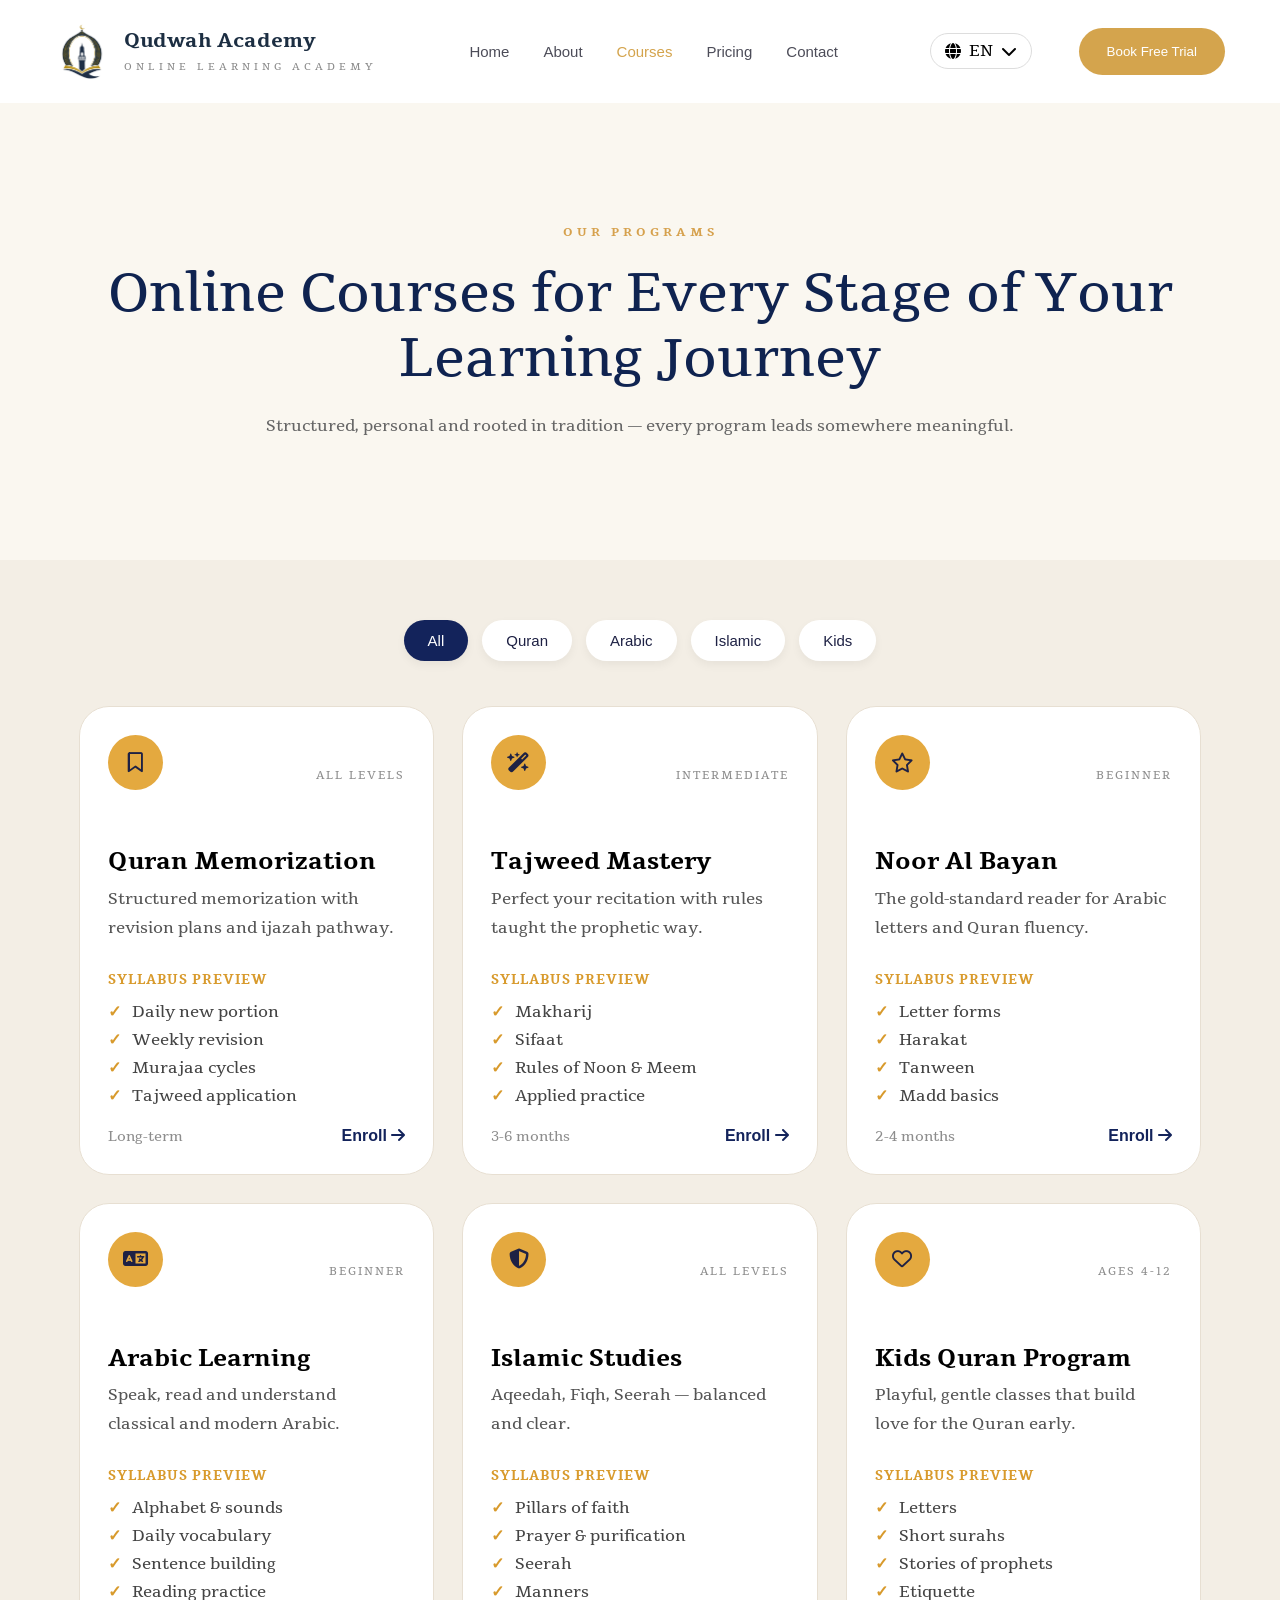
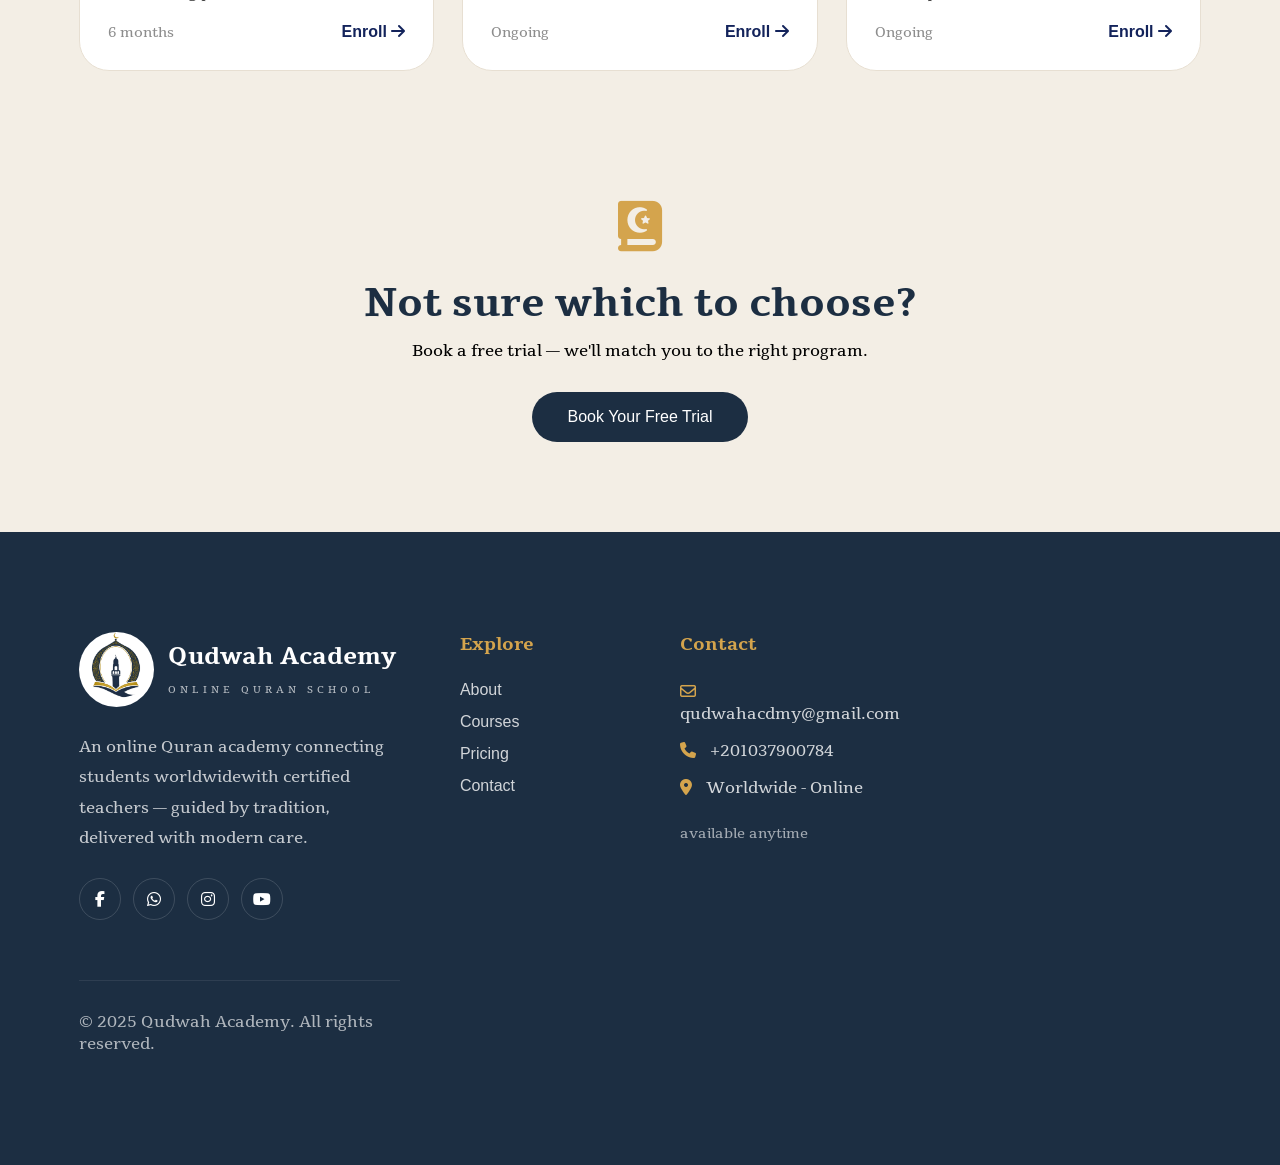
==== courses.html @ 98b88b9d "Add files via upload" ====
<!DOCTYPE html>
<html lang="en" dir="ltr">

<head>

    <meta charset="UTF-8" />
    <meta name="viewport" content="width=device-width, initial-scale=1.0" />
    <meta name="description" content="Qudwah Academy offers online Quran, Tajweed, Arabic and Islamic studies classes for kids and adults worldwide.">
    <meta name="keywords"content="Quran Academy, Online Quran Classes, Learn Quran Online, Quran for Kids, Tajweed Classes, Arabic Classes, Islamic Studies, Female Quran Teachers">
    

    <title>Quran Academy</title>

    <link rel="icon" type="image/png" href="imgs/logo q.png" >

    <link rel="stylesheet" href="https://cdnjs.cloudflare.com/ajax/libs/font-awesome/6.5.0/css/all.min.css">

    <!-- CSS -->
    <link rel="stylesheet" href="CSS/style.css">
    

   <link rel="preconnect" href="https://fonts.googleapis.com">
   <link rel="preconnect" href="https://fonts.gstatic.com" crossorigin>

   <link href="https://fonts.googleapis.com/css2?family=Tienne:wght@400;700;900&display=swap" rel="stylesheet">  


    <!-- Icons -->
    <link rel="stylesheet"
        href="https://cdnjs.cloudflare.com/ajax/libs/font-awesome/6.5.1/css/all.min.css" />

</head>
<body>
     
<div class="pattern"></div>

<!-- ================= NAVBAR ======================= -->

<header class="navbar" id="navbar">
            <div class="container nav-container">
        <!-- LOGO -->
        <div class="logo">
            <img src="imgs/logo q.png" alt="Logo">
            <div class="logo-text">
                <h3> Qudwah Academy</h3>
                <span>ONLINE LEARNING ACADEMY</span>
            </div>
        </div>
            <div class="overlay"></div>


        <div class="menu-icon" id="menuIcon">
        <span></span>
        <span></span>
        <span></span>
        </div>

        <!-- NAV LINKS -->

        <nav class="nav-links">
         <a href="index.html">Home</a>
         <a href="about.html">About</a>
         <a href="courses.html">Courses</a>
         <a href="pricing.html">Pricing</a>
         <!-- <a href="">Blog</a> -->
         <a href="contact.html">Contact</a>
        </nav>
        <div></div>


        <!-- lang -->
        <div class="lang-switcher" onclick="toggleLang()">
        <i class="fa-solid fa-globe"></i>
        <span id="langText">EN</span>
        <i class="fa-solid fa-chevron-down"></i>
        </div>

        <!-- BUTTON -->
        <a href="https://wa.me/201037900784" target="_blank"><button class="trial-btn">
            Book Free Trial
        </button></a>
    </div>
</header>


<!-- ================= courses PAGE ================= -->
 
<section class="about-page reveal">
       <div class="about-container">
          <div class="about-header reveal">
          <span>OUR PROGRAMS </span>
          <h1>Online Courses for Every Stage of Your Learning Journey </h1>
          <p> Structured, personal and rooted in tradition — every program leads somewhere meaningful. </p>
          </div>
       </div>
</section>
   
<!-- ================= courses PAGE ================= -->

<section class="courses-page">

    <div class="container">

        <div class="top-options">
            <button class="active filter-btn" data-filter="all">  All </button>
            <button class="filter-btn" data-filter="quran">  Quran </button>
            <button class="filter-btn" data-filter="arabic">  Arabic  </button>
            <button class="filter-btn" data-filter="islamic">  Islamic </button>
            <button class="filter-btn" data-filter="kids"> Kids </button>
        </div>

        <div class="courses-grid">

            <div class="course-card from-left left-show" data-category="quran">
                <div class="card-top">
                    <div class="icon"> <i class="fa-regular fa-bookmark"></i> </div>
                    <span>ALL LEVELS</span>
                </div>
                <h2>Quran Memorization</h2>
                <p>Structured memorization with revision plans and ijazah pathway. </p>
                <h4>SYLLABUS PREVIEW</h4>

                <ul>
                    <li>Daily new portion</li>
                    <li>Weekly revision</li>
                    <li>Murajaa cycles</li>
                    <li>Tajweed application</li>
                </ul>

                <div class="card-footer">

                    <span>Long-term</span>
                    <a href="https://wa.me/201037900784" target="_blank">  Enroll <i class="fa-solid fa-arrow-right"></i>
                    </a>

                </div>

            </div>

            <div class="course-card from-bottom bottom-show" data-category="quran">

                <div class="card-top">

                    <div class="icon">
                        <i class="fa-solid fa-wand-magic-sparkles"></i>
                    </div>

                    <span>INTERMEDIATE</span>

                </div>

                <h2>Tajweed Mastery</h2>

                <p>
                    Perfect your recitation with rules taught the prophetic way.
                </p>

                <h4>SYLLABUS PREVIEW</h4>

                <ul>
                    <li>Makharij</li>
                    <li>Sifaat</li>
                    <li>Rules of Noon & Meem</li>
                    <li>Applied practice</li>
                </ul>

                <div class="card-footer">

                    <span>3-6 months</span>

                    <a href="https://wa.me/201037900784" target="_blank">
                        Enroll
                        <i class="fa-solid fa-arrow-right"></i>
                    </a>

                </div>

            </div>

            <div class="course-card from-right right-show" data-category="quran">

                <div class="card-top">

                    <div class="icon">
                        <i class="fa-regular fa-star"></i>
                    </div>

                    <span>BEGINNER</span>

                </div>

                <h2>Noor Al Bayan</h2>
                <p> The gold-standard reader for Arabic letters and Quran fluency. </p>
                <h4>SYLLABUS PREVIEW</h4>

                <ul>
                    <li>Letter forms</li>
                    <li>Harakat</li>
                    <li>Tanween</li>
                    <li>Madd basics</li>
                </ul>

                <div class="card-footer">
                    <span>2-4 months</span>

                    <a href="https://wa.me/201037900784" target="_blank">Enroll
                        <i class="fa-solid fa-arrow-right"></i>
                    </a>

                </div>

            </div>

            <div class="course-card from-left left-show" data-category="arabic">

                <div class="card-top">

                    <div class="icon">
                        <i class="fa-solid fa-language"></i>
                    </div>

                    <span>BEGINNER</span>

                </div>

                <h2> Arabic Learning </h2>
                <p> Speak, read and understand classical and modern Arabic. </p>
                <h4>SYLLABUS PREVIEW</h4>
                <ul>
                    <li>Alphabet & sounds</li>
                    <li>Daily vocabulary</li>
                    <li>Sentence building</li>
                    <li>Reading practice</li>
                </ul>

                <div class="card-footer">
                    <span>6 months</span>
                    <a href="https://wa.me/201037900784" target="_blank"> Enroll
                        <i class="fa-solid fa-arrow-right"></i>
                    </a>
                </div>
            </div>

            <div class="course-card from-bottom bottom-show" data-category="islamic">

                <div class="card-top">

                    <div class="icon">
                        <i class="fa-solid fa-shield-halved"></i>
                    </div>
                    <span>ALL LEVELS</span>

                </div>

                <h2>Islamic Studies</h2>
                <p>Aqeedah, Fiqh, Seerah — balanced and clear.</p>
                <h4>SYLLABUS PREVIEW</h4>
                <ul>
                    <li>Pillars of faith</li>
                    <li>Prayer & purification</li>
                    <li>Seerah</li>
                    <li>Manners</li>
                </ul>

                <div class="card-footer">
                    <span>Ongoing</span>
                    <a href="https://wa.me/201037900784" target="_blank"> Enroll
                        <i class="fa-solid fa-arrow-right"></i>
                    </a>
                </div>
            </div>

            <div class="course-card from-right right-show" data-category="kids">

                <div class="card-top">

                    <div class="icon">
                        <i class="fa-regular fa-heart"></i>
                    </div>
                    <span>AGES 4-12</span>
                </div>

                <h2>Kids Quran Program</h2>
                <p>  Playful, gentle classes that build love for the Quran early. </p>
                <h4>SYLLABUS PREVIEW</h4>

                <ul>
                    <li>Letters</li>
                    <li>Short surahs</li>
                    <li>Stories of prophets</li>
                    <li>Etiquette</li>
                </ul>

                <div class="card-footer">
                    <span>Ongoing</span>
                    <a href="https://wa.me/201037900784" target="_blank"> Enroll <i class="fa-solid fa-arrow-right"></i>
                    </a>
                </div>
            </div>
        </div>
    </div>

</section>



<!-- ================= MINI CTA ================= -->

   <section class="mini-cta">
  <div class="container">
      <i class="fa-solid fa-book-quran"></i>
      <h2> Not sure which to choose? </h2>
      <p> Book a free trial — we'll match you to the right program. </p>
      <a href="https://wa.me/201037900784" class="mini-btn" target="_blank"> Book Your Free Trial </a>
  </div>

   </section>


<!-- ================= Footer ================ -->

<footer class="footer">
  <div class="container">
    <div class="footer-wrapper">
      <!-- LEFT -->
      <div class="footer-about">
        <div class="footer-logo">
          <img src="imgs/logo q.png" alt="logo">
          <div>
            <h3>Qudwah Academy</h3>
            <span>ONLINE QURAN SCHOOL</span>
          </div>
        </div>

        <p> An online Quran academy connecting students worldwidewith certified teachers — guided by tradition, delivered with modern care.</p>

        <div class="socials">
          <a href="https://www.facebook.com/share/1WLW6BA2EK/" target="_blank">
            <i class="fa-brands fa-facebook-f"></i>
          </a>
          <a href="https://wa.me/201037900784" target="_blank">
            <i class="fa-brands fa-whatsapp"></i>
          </a>
          <a href="">
            <i class="fa-brands fa-instagram" target="_blank"></i>
          </a>
          <a href="#">
            <i class="fa-brands fa-youtube" target="_blank"></i>
          </a>
        </div>

      </div>

      <!-- LINKS -->

      <div class="footer-links">

        <h4>Explore</h4>
        <a href="about.html">About</a>
        <a href="courses.html">Courses</a>
        <a href="pricing.html">Pricing</a>
        <a href="contact.html">Contact</a>

      </div>

      <!-- CONTACT -->

      <div class="footer-contact">

        <h4>Contact</h4>
        <p> <i class="fa-regular fa-envelope"></i> qudwahacdmy@gmail.com </p>
        <p> <i class="fa-solid fa-phone"></i> +201037900784 </p>
        <p> <i class="fa-solid fa-location-dot"></i> Worldwide - Online </p>
        <span> available anytime </span>

      </div>
      <div></div>

    <!-- BOTTOM -->
    <div class="footer-bottom">
       <p>© 2025 Qudwah Academy. All rights reserved.</p>
    </div>

  </div>

</footer>

    <!-- JS -->
    <script src="index.JS"></script>

</body>
</html>
---- CSS/style.css ----
*{
    margin:0;
    padding:0;
    box-sizing:border-box;
}

html{
    scroll-behavior:smooth;
}

ul{
    list-style:none;
}

a{
    text-decoration:none;

}

body{
    background:var(--bg);
    overflow-x:hidden;
    position:relative;
    direction:inherit;
    text-align:start;
}

/* ================= LANG SYSTEM ================= */

body.en{
    direction:ltr;
    font-family:"Tienne",serif;
}

body.ar{
    direction:rtl;
    font-family:"Cairo",sans-serif;
}

body.en h1,body.en h2,body.en h3{
    font-family:"Tienne",serif;
}

body.ar h1,body.ar h2,body.ar h3, a, button{
    font-family:"Cairo",sans-serif;
}

/* ================= ROOT ================= */

:root{
    --primary:#1c2e42;
    --gold:#d4a44d;
    --bg:#f3eee5;
    --text:#30303d;
    --white:#fff;
}

/* ================= PATTERN ================= */

.pattern{
    position:fixed;
    inset:0;
    background-image:url("https://www.transparenttextures.com/patterns/arabesque.png");
    opacity:.25;
    z-index:-1;
}

/* ================= CONTAINER ================= */

.container{
width:90%;
max-width:1200px;
margin:auto;
padding-left:15px;
padding-right:15px;
}

.nav-container{
display:flex;
align-items:center;
justify-content:space-between;
width:100%;
}

/* ================= NAVBAR ================= */

.navbar{
    position:fixed;
    top:0;
    left:0;
    width:100%;
    padding:24px 3%;
    display:flex;
    align-items:center;
    justify-content:space-between;
    z-index:999;
    transition:.4s ease;
    background:#fff;
}

.navbar.scrolled{
    top:20px;
    left:50%;
    transform:translateX(-50%);
    width:94%;
    border-radius:60px;
    background:rgba(255,255,255,.45);
    backdrop-filter:blur(20px);
    box-shadow:0 10px 40px rgba(0,0,0,.08);
}

/*  LOGO  */

.logo{
    display:flex;
    align-items:center;
    gap:14px;
}

.logo img{
    width:55px;
}

.logo-text h3{
    font-size:20px;
    color:var(--primary);
}

.logo-text span{
    font-size:10px;
    letter-spacing:4px;
    color:#888;
}

/*  NAV LINKS  */

.nav-links{
    display:flex;
    gap:34px;
}

.nav-links a.active{
    color:var(--gold);
}

.nav-links a{
    color:#4c4c58;
    font-size:15px;
    font-weight:500;
    position:relative;
    transition:.3s;
}

.nav-links a.active{
    color:var(--gold);
}

.nav-links a:hover{
    color:var(--primary);
}

.nav-links a::after{
    content:"";
    position:absolute;
    left:0;
    bottom:-6px;
    width:0;
    height:2px;
    background:var(--gold);
    transition:.3s;
}

.nav-links a:hover::after{
    width:100%;
}

/* ================= MENU ================= */

.menu-icon{
    width: 52px;
    align-items: center;
    justify-content: center;
    cursor: pointer;
    position: relative;
    display:none;
}

.menu-icon span{
    position:absolute;
    width:24px;
    height:2.5px;
    background:var(--primary);
    border-radius:20px;
    transition:.4s ease;
}

.menu-icon span:nth-child(1){
    transform:translateY(-7px);
}

.menu-icon span:nth-child(3){
    transform:translateY(7px);
}

.menu-icon.active span:nth-child(1){
    transform:rotate(45deg);
}

.menu-icon.active span:nth-child(2){
    opacity:0;
}

.menu-icon.active span:nth-child(3){
    transform:rotate(-45deg);
}

/* ================= LANG ================= */

.lang-switcher{
    display:flex;
    align-items:center;
    gap:8px;
    padding:6px 14px;
    border:1px solid #ddd;
    border-radius:50px;
    cursor:pointer;
    transition:.3s;
}

.lang-switcher:hover{
    background:#f5f5f5;
}

/*  BUTTON  */

.trial-btn{
    border:none;
    background:var(--gold);
    color:#fff;
    padding:16px 28px;
    border-radius:40px;
    cursor:pointer;
    transition:.4s;
}

.trial-btn:hover{
    transform:translateY(-4px);
}

/* ================= NAVBAR RESPONSIVE ================= */

@media(max-width:992px){

.navbar{
    padding:18px 5%;
}

.logo img{
    width:48px;
}

.logo-text h3{
    font-size:16px;
}

.logo-text span{
    font-size:8px;
    letter-spacing:2px;
}

.menu-icon{
    display:flex;
    order: 4;
}

.trial-btn{
    display:none;
}

.nav-links{
    position: fixed;
    top: 90px;
    right: -100%;
    background: #fff;
    height: 100vh;  
    display: flex;
    flex-direction: column;
    align-items: center;
    gap: 25px;
    padding: 30px 40px;
    width: max-content;  
    min-width: 220px;
    border-radius: 20px;
    box-shadow: 0 10px 30px rgba(0,0,0,0.1);
    transition: 0.4s ease;
    z-index: 1001;
}

.nav-links.active {
    right: 0;
    opacity:1;
    visibility:visible;
}

.overlay{
    position: fixed;
    top: 0;
    left: 0;
    width: 100%;
    height: 100vh;
    background: rgba(0,0,0,0.6); 
    opacity: 0;
    visibility: hidden;
    transition: 0.3s ease;
    z-index: 998;
}

.overlay.active{
    opacity: 1;
    visibility: visible;
}

.nav-links a{
    color: var(--primary);
    font-size: 18px;
    font-weight: 500;
    position: relative;
    padding-bottom: 6px;
}

body.ar .nav-links{
    right:auto;
    left:-100%;
}

body.ar .nav-links.active{
    left:0;
}

}
/*  MOBILE  */

@media(max-width:576px){

.navbar{
    padding:14px 0px;
}

.logo{
    gap:10px;
}

.logo img{
    width:42px;
}

.logo-text h3{
    font-size:14px;
}

.logo-text span{
    font-size:7px;
    letter-spacing:1px;
    display: none;
}

.menu-icon{
    width:46px;
    height:46px;
}

.nav-links a{
    font-size:20px;
}

.lang-switcher{
    padding:5px 10px;
    font-size:12px;
}

.nav-links.active{
    right:0;
    opacity:1;
    visibility:visible;
}

}

/* ================= HERO ================= */

.hero{
    /* min-height:100vh; */
    display:flex;
    align-items:center;
    justify-content:space-between;
    gap:70px;
    padding-top:140px;
}

.hero-left{
    flex:1;
}

.badges{
    display:inline-flex;
    align-items:center;
    gap:10px;
    background:#fff;
    padding:12px 18px;
    border-radius:40px;
    margin-bottom:30px;
    color:#777;
}

.hero-left h1{
    font-size:55px;
    line-height:.95;
    color:var(--primary);
    margin-bottom:28px;
    font-weight: 500;
}

body.ar .hero-left h1 {
    font-size:50px;
    line-height:1.3;
}

.hero-left h1 span{
    color:var(--gold);
}

.hero-left p{
    font-size:18px;
    line-height:1.9;
    color:#6f6f79;
    max-width:620px;
    margin-bottom:36px;
}


/*  BUTTONS  */

.hero-buttons{
    display:flex;
    gap:20px;
    margin-bottom:45px;
}

.primary-btn{
    border:none;
    background:var(--gold);
    color:#fff;
    padding:18px 30px;
    border-radius:50px;
    display:flex;
    align-items:center;
    gap:12px;
    cursor:pointer;
    transition:.4s;
}

.primary-btn:hover,
.secondary-btn:hover{
    transform:translateY(-5px);
}

.primary-btn a {
   color: white;
}

.secondary-btn{
    border:none;
    background:#fff;
    padding:18px 30px;
    border-radius:50px;
    cursor:pointer;
    transition: .3s;
}

/*  IMAGE  */

.hero-right{
    flex:1;
    position:relative;
}

.hero-image img{
    width:100%;
    height:550px;
    object-fit:cover;
    border-radius:42px;
}

/*  CARDS  */

.floating-card{
    position:absolute;
    background:rgba(255,255,255,.85);
    backdrop-filter:blur(15px);
    border-radius:28px;
    padding:16px 18px;
    display:flex;
    gap:14px;
    box-shadow:0 15px 40px rgba(0,0,0,.08);
}

.top-card{
    top:30px;
    left:-40px;
}

.icon-box{
    width:50px;
    height:50px;
    border-radius:16px;
    background:#f7f1e4;
    display:flex;
    align-items:center;
    justify-content:center;
    color:var(--gold);
}

/* ================= HERO RESPONSIVE ================= */

@media(max-width:992px){

.hero{
    flex-direction:column;
    text-align:center;
    gap:40px;
    padding-top:120px;
}

.hero-left{
    display:flex;
    flex-direction:column;
    align-items:center;
}

.hero-left h1{
    font-size:52px;
    line-height:1.2;
}

body.ar .hero-left h1{
    font-size:44px;
}

.hero-left p{
    font-size:16px;
    max-width:100%;
}

.hero-buttons{
    width:100%;
    flex-direction:column;
}

.primary-btn,
.secondary-btn{
    width:100%;
    justify-content:center;
}

.hero-image img{
    height:500px;
}

.top-card{
    left:0;
}

.stats-card{
    width:95%;
    padding:18px;
    bottom:-30px;
}

}

@media(max-width:576px){

.hero-left h1{
    font-size:40px;
}

.badges{
   display: none;
}

body.ar .hero-left h1{
    font-size:34px;
}

.hero-image img{
    height:420px;
    border-radius:28px;
}

.stats-card{
    /* flex-direction:column; */
    gap:16px;
    text-align:center;
    padding: 0px 0px;
}

.floating-card{
    transform:scale(.85);
}

}

/* ================= STATS ================= */

.stats-card{
    position:absolute;
    left:50%;
    bottom:-40px;
    transform:translateX(-50%);
    width:80%;
    background:rgba(255,255,255,.82);
    backdrop-filter:blur(20px);
    border-radius:40px;
    padding:28px;
    display:flex;
    justify-content:space-around;
}

.stats-card h3{
    color:var(--primary);
}

.stats-card span{
    color:#888;
    font-size:13px;
}

/*  STATS SECTION  */

.stats{
    width:90%;
    margin:120px auto 80px;
    background:rgba(255,255,255,.7);
    backdrop-filter:blur(20px);
    border-radius:40px;
    padding:42px;
    display:grid;
    grid-template-columns:repeat(4,1fr);
    gap:30px;

}

.stat-box{
    display:flex;
    align-items:center;
    gap:18px;
}

.stat-box i{
    width:60px;
    height:60px;
    border-radius:50%;
    background:#f3f3f3;
    display:flex;
    align-items:center;
    justify-content:center;
    color:var(--primary);
}

.stat-box h3{
    font-size:30px;
    color:var(--primary);
}

.stat-box span{
    color:#888;
}

/*  ANIMATION  */

@keyframes float{
    0%{transform:translateY(0)}
    50%{transform:translateY(-12px)}
    100%{transform:translateY(0)}
}

/* ============ STATS RESPONSIVE ========= */

@media(max-width:992px){

.stats{
    grid-template-columns:1fr 1fr;
    padding:28px;
}

}

@media(max-width:576px){

.stats{
    display: none;
}

.stat-box{
    flex-direction:column;
    text-align:center;
}

}

/* ================= About ================= */

.about{
    display:flex;
    align-items:center;
    justify-content:space-between;
    gap:60px;
    margin:120px auto;
}

/* LEFT SIDE */
.about-left{
    flex:1;
}

.about-image{
    position:relative;
}

.about-image img{
    width:100%;
    height:600px;
    object-fit:cover;
    border-radius:30px;
}

/* floating card */
.about-card{
    position:absolute;
    bottom:20px;
    left:20px;
    background: rgba(255, 255, 255, .15);
    backdrop-filter: blur(7px);
    padding:16px;
    border-radius:20px;
    max-width:260px;
    box-shadow:0 10px 30px rgba(0,0,0,.1);
}

.about-card h4{
    font-size:14px;
    color:var(--primary);
    margin-bottom:8px;
}

.about-card p{
    font-size:12px;
    color:black;
}

/* RIGHT SIDE */
.about-right{
    flex:1;
}

.subtitle{
    font-size:12px;
    letter-spacing:3px;
    color:var(--gold);
}

.about-right h2{
    font-size: 42px;
    color: var(--primary);
    margin: 4px 0px 16px;
    line-height: 1.2;
}

.description{
    color:#666;
    line-height:1.8;
    margin-bottom:30px;
}

/* cards */
.cards{
    display:flex;
    gap:20px;
    margin-bottom:25px;
}

.info-card{
    flex:1;
    background:#fff;
    padding:20px;
    border-radius:20px;
    box-shadow:0 10px 25px rgba(0,0,0,.05);
}

.info-card h4{
    color:var(--primary);
    margin-bottom:8px;
}

.info-card p{
    font-size:14px;
    color:#777;
}

/* link */
.learn-more{
    color:var(--gold);
    font-weight:500;
    transition: .3s;
}

.learn-more:hover {
  color: var(--primary);
}

/* RESPONSIVE */
@media(max-width:992px){
    .about{
        flex-direction:column;
        text-align:center;
    }

    .about-right h2{
        font-size: 27px;
    }    

    .about-left {
        display: none ;
    }

    .cards{
        flex-direction:column;
    }

    .about-image img{
        height:450px;
    }
}

/* ==================== WHY CHOOSE US ================== */

.bg {
  background: #eceae4;
}
.why-us{
    padding:120px 0;
    position:relative;
    overflow:hidden;
}

/*  BACKGROUND PATTERN  */


/*  TITLE  */

.section-title{

    text-align:center;
    margin-bottom:70px;

}

.section-title span{

    color:var(--gold);
    font-size:12px;
    letter-spacing:4px;
    font-weight:600;

}

.section-title h2{

    font-family:'Tienne',serif;
    font-size: 38px;
    line-height:1.2;
    color:var(--primary);
    max-width:720px;
    margin:20px auto 0;

}

/* ================= GRID ================= */

.why-grid{
    display:grid;
    grid-template-columns:repeat(3,1fr);
    gap:26px;
}

/* ================= CARD ================= */

.why-card{
    background:rgba(255,255,255,.7);
    backdrop-filter:blur(15px);
    -webkit-backdrop-filter:blur(15px);
    border-radius: 18px;
    padding:35px;
    transition:.5s ease;
    border:1px solid rgba(255,255,255,.3);
    box-shadow:0 10px 30px rgba(0,0,0,.04);
    position:relative;
    overflow:hidden;
    opacity:0;
    transform:translateY(80px);
}

/* ACTIVE */

.why-card.active{
    opacity:1;
    transform:translateY(0);
}

/* HOVER */

.why-card:hover{
    transform:translateY(-10px);
    box-shadow:0 20px 50px rgba(0,0,0,.08);
}

/* GOLD LIGHT */

.why-card::after{
    content:"";
    position:absolute;
    width:180px;
    height:180px;
    background:rgba(212,164,77,.08);
    border-radius:50%;
    top:-80px;
    right:-80px;
}

/*  ICON */

.icon{
    width:52px;
    height:52px;
    border-radius:50%;
    background:var(--gold);
    display:flex;
    align-items:center;
    justify-content:center;
    color:var(--primary);
    margin-bottom:24px;
    font-size:18px;
    transition:.4s ease;
}

/* ICON ANIMATION */

.why-card:hover .icon{
    transform:rotate(10deg) scale(1.08);
}

/*  TEXT  */

.why-card h3{
    font-family:'Tienne',serif;
    color:var(--primary);
    font-size:28px;
    margin-bottom:14px;
}

.why-card p{
    color:#6d6d78;
    line-height:1.8;
    font-size:15px;
}

/*  TABLET  */

@media(max-width:992px){

    .why-us{
        padding:100px 0;
    }

    .section-title{
        margin-bottom:55px;
    }

    .section-title h2{
        font-size:44px;
    }

    .why-grid{
        grid-template-columns:repeat(2,1fr);
        gap:22px;
    }

    .why-card{
        padding:30px;
    }

    .why-card h3{
        font-size:24px;
    }

}

/* MOBILE */

@media(max-width:768px){

    .why-us{
        padding:80px 0;
    }

    .section-title{
        margin-bottom:40px;
    }

    .section-title span{
        font-size:11px;
        letter-spacing:3px;
    }

    .section-title h2{
        font-size:34px;
        line-height:1.3;
    }

    .why-grid{
        grid-template-columns:1fr;
        gap:18px;
    }

    .why-card{
        padding:26px;
        border-radius:28px;
    }

    .why-card h3{
        font-size:22px;
    }

    .why-card p{
        font-size:14px;
    }

}

/*  SMALL MOBILE  */

@media(max-width:500px){

    .section-title h2{
        font-size:28px;
    }

    .why-card{
        padding:22px;
    }

    .icon{
        width:46px;
        height:46px;
        font-size:16px;
    }

}


/* ================= COURSES SHOWCASE ================= */

.courses-showcase-section{
    padding:120px 0;
    /* background:#f5f2eb; */
}

.courses-showcase-layout{
    display:grid;
    grid-template-columns:360px 1fr;
    gap:40px;
    align-items:start;
}

.courses-showcase-left{
    display:flex;
    flex-direction:column;
}

.courses-showcase-subtitle{
    color:var(--gold);
    font-size:12px;
    font-weight:600;
    letter-spacing:4px;
    margin-bottom:14px;
}

.courses-showcase-title{
    font-family:'Tienne',serif;
    font-size:44px;
    line-height:1.15;
    color:var(--primary);
    margin-bottom:18px;
}

.courses-showcase-description{
    color:#666675;
    font-size:16px;
    line-height:1.9;
    margin-bottom:32px;
}

.courses-showcase-image{
    width:100%;
    height: 392px;
    overflow:hidden;
    border-radius:8px;
}

.courses-showcase-image img{
    width:100%;
    height:100%;
    object-fit:cover;
    display:block;
    transition:.6s ease;
}

.courses-showcase-image:hover img{
    transform:scale(1.05);
}

.courses-showcase-right{
    display:flex;
    flex-direction:column;
}

.courses-showcase-cards{
    display:grid;
    grid-template-columns:repeat(2,1fr);
    gap:24px;
}

.showcase-course-card{
    background:#fff;
    border:1px solid rgba(214,205,190,.45);
    border-radius:8px;
    padding:32px;
    min-height:280px;
    display:flex;
    flex-direction:column;
    transition:.4s ease;
}

.showcase-course-card:hover{
    transform:translateY(-8px);
    box-shadow:0 20px 40px rgba(0,0,0,.05);
}

.showcase-course-icon{
    width:58px;
    height:58px;
    border-radius:50%;
    background:#f3eee5;
    display:flex;
    align-items:center;
    justify-content:center;
    margin-bottom:22px;
}

.showcase-course-icon i{
    color:var(--primary);
    font-size:20px;
}

.showcase-course-card h3{
    font-family:'Tienne',serif;
    color:var(--primary);
    font-size:30px;
    line-height:1.2;
    margin-bottom:14px;
}

.showcase-course-card p{
    flex:1;
    color:#666675;
    line-height:1.8;
    font-size:15px;
    padding-bottom:20px;
    border-bottom:1px solid rgba(214,205,190,.45);
}

.showcase-card-footer{
    padding-top:20px;
}

.showcase-card-footer a{
    display:inline-flex;
    align-items:center;
    gap:10px;
    text-decoration:none;
    color:var(--primary);
    font-weight:500;
    transition:.3s ease;
}

.showcase-card-footer a:hover{
    gap:16px;
}

.courses-showcase-all-link{
    margin-top:28px;
    margin-left:auto;
    display:flex;
    align-items:center;
    gap:10px;
    text-decoration:none;
    color:var(--gold);
    font-weight:600;
    transition:.3s ease;
}

body.ar .courses-showcase-all-link {
    display: inline-flex;
    align-items: center;
    gap: 8px;
    margin-right: auto; 
    margin-left: 0;
}

.courses-showcase-all-link:hover, body.ar .courses-showcase-all-link:hover {
    gap:16px;
}

/*  TABLET  */

@media(max-width:992px){

    .courses-showcase-layout{
        grid-template-columns:1fr;
    }

    .courses-showcase-title{
        font-size:44px;
    }

}

/*  MOBILE  */

@media(max-width:768px){

    .courses-showcase-section{
        padding:90px 0;
    }

    .courses-showcase-cards{
        grid-template-columns:1fr;
    }

    .courses-showcase-title{
        font-size:36px;
    }

    .courses-showcase-image{
        height:300px;
    }

}


/* ================= Faq toggle ================= */

.padding{
  width:90%;
  max-width:900px;
  margin:auto;
}

.faq-section{
  padding:120px 0;
}

/* TITLE */

.faq-title{
  text-align:center;
  margin-bottom: 28px;
}

.faq-title span{
  color:var(--gold);
  letter-spacing:4px;
  font-size:12px;
  font-weight:600;
}

.faq-title h2{
  margin-top:18px;
  font-size:40px;
  line-height:1.1;
  font-family:"Cormorant Garamond",serif;
  color:var(--primary);
  font-weight:600;
}

body.ar .faq-title h2{
    font-size:36px;
}

/* FAQ */

.faq-wrapper{
  display:flex;
  flex-direction:column;
  gap:18px;
}

.faq-item{
  background:white;
  border:1px solid #ebe3d6;
  border-radius:60px;
  overflow:hidden;
  transition:.4s ease;
  cursor:pointer;
}

.faq-item.open{
  border-radius:35px;
  box-shadow:0 10px 30px rgba(0,0,0,.05);
}

/* QUESTION */

.faq-question{
  padding:28px 35px;
  display:flex;
  align-items:center;
  justify-content:space-between;
}

.faq-question h3{
  color:var(--primary);
  font-size:22px;
  font-family:"Cormorant Garamond",serif;
  font-weight:500;
}

.faq-question i{
  color:var(--gold);
  font-size:15px;
  transition:.4s;
}

/* ANSWER */

.faq-answer{
  max-height:0;
  overflow:hidden;
  transition:
  max-height .5s ease,
  padding .4s ease;
}

.faq-answer p{
  padding:0 35px 30px;
}

/* ACTIVE */

.faq-item.open .faq-answer{
  max-height:200px;
}

.faq-item.open i{
  transform:rotate(90deg);
}

/* ANIMATION */

.reveal{
  opacity:0;
  transform:translateY(80px);
  transition:
  opacity 1s ease,
  transform 1s ease;
}

.reveal.active{
  opacity:1;
  transform:translateY(0);
}

/* DELAYS */

.delay-1{
  transition-delay:.2s;
}

.delay-2{
  transition-delay:.4s;
}

.delay-3{
  transition-delay:.6s;
}

.delay-4{
  transition-delay:.8s;
}

/* RESPONSIVE */

@media(max-width:768px){

  .faq-title h2{
    font-size:42px;
  }

  .faq-question{
    padding:24px;
  }

  .faq-question h3{
    font-size:20px;
    width:85%;
  }

  .faq-answer p{
    padding:0 24px 24px;
  }

  .faq-item{
    border-radius:35px;
  }
}

@media(max-width:480px){

  .faq-title h2{
    font-size:28px;
  }

  .faq-question h3{
    font-size: 18px;
  }

  .faq-question{
    padding:22px 20px;
  }

  .faq-answer p{
    font-size:14px;
  }
}

/* ================= CTA SECTION ================= */

.cta-section{
  padding:120px 0 80px;
}

.cta-box{
  position:relative;
  overflow:hidden;
  padding:60px 40px;
  border-radius: 20px 120px 40px 120px;
  text-align:center;
  background:linear-gradient( 135deg, var(--primary) 0%,#2f455f 45%,#4a6a8a 100%);
  isolation:isolate;
}

/* ISLAMIC PATTERN */

.cta-box::before{

  content:"";
  position:absolute;
  inset:0;
  background-image:url("../images/pattern.png");
  background-size:220px;
  background-repeat:repeat;
  opacity:.08;
  z-index:-1;
  animation:patternMove 30s linear infinite;
}
 

/* ARABIC */

.cta-arabic{
  color:var(--gold);
  font-size:28px;
  display:block;
  margin-bottom:20px;
  font-family:"Cormorant Garamond",serif;
  animation:fadeDown 1.2s ease;
}

/* TITLE */

.cta-box h2{

  color:white;
  font-size:55px;
  line-height:1.1;
  font-weight: 200;
  font-family:"Cormorant Garamond",serif;
  margin-bottom:20px;
  animation:titleFloat 4s ease-in-out infinite;
}

/* TEXT */

.cta-box p{

  color:rgba(255,255,255,.8);
  max-width:700px;
  margin:auto;
  line-height:1.8;
  margin-bottom:35px;
  animation:fadeUp 1.4s ease;
}

/* BUTTON */

.cta-btn{
  position:relative;
  overflow:hidden;
  display:inline-flex;
  align-items:center;
  gap:10px;
  text-decoration:none;
  background:linear-gradient(135deg,#d9a441,#f0c36a);
  color: white;
  padding:16px 34px;
  border-radius:40px;
  font-weight:700;
  transition:.4s ease;
  animation:fadeUp 1.6s ease;
}

/* BUTTON SHINE */

.cta-btn::before{
  content:"";
  position:absolute;
  top:0;
  left:-100%;
  width:100%;
  height:100%;
  background:linear-gradient( 120deg, transparent,rgba(255,255,255,.5), transparent);
  transition:.7s;
}

.cta-btn:hover::before{
  left:100%;
}

.cta-btn:hover{
  transform:translateY(-5px) scale(1.03);
  box-shadow:0 12px 30px rgba(0,0,0,.25);
}

/* ================= ANIMATIONS ================= */

/* PATTERN MOVE */

@keyframes patternMove{

  0%{
    background-position:0 0;
  }

  100%{
    background-position:300px 300px;
  }
}

/* GLOW */

@keyframes glowMove{

  0%{
    transform:
    translate(0,0)
    scale(1);
  }

  100%{
    transform:
    translate(-40px,40px)
    scale(1.15);
  }
}

/* TITLE FLOAT */

@keyframes titleFloat{

  0%{
    transform:translateY(0);
  }

  50%{
    transform:translateY(-8px);
  }

  100%{
    transform:translateY(0);
  }
}

/* FADE DOWN */

@keyframes fadeDown{

  from{
    opacity:0;
    transform:translateY(-40px);
  }

  to{
    opacity:1;
    transform:translateY(0);
  }
}

/* FADE UP */

@keyframes fadeUp{

  from{
    opacity:0;
    transform:translateY(40px);
  }

  to{
    opacity:1;
    transform:translateY(0);
  }
}

/* ================= RESPONSIVE ================= */

@media(max-width:768px){

  .cta-box{
    padding:70px 25px;
  }

  .cta-box h2{
    font-size:46px;
  }

  .cta-arabic{
    font-size:22px;
  }
}

@media(max-width:480px){

  .cta-box h2{
    font-size:36px;
  }

  .cta-btn{
    width:100%;
    justify-content:center;
  }
}


/* ================= FOOTER ================= */

.footer{
  background:var(--primary);
  padding:100px 0 40px;
  color:white;
}

.footer-wrapper{
  display:grid;
  grid-template-columns:2fr 1fr 1.2fr 1.5fr;
  gap:60px;
  margin-bottom:70px;
}

/* ABOUT */

.footer-logo{
  display:flex;
  align-items:center;
  gap:14px;
  margin-bottom:25px;
}

.footer-logo img{
    width: 75px;
    height: 75px;
    object-fit: contain;
    background: white;
    border-radius: 51px;
    padding: -4px;
    padding-bottom: 9px;
}

.footer-logo h3{
  font-size:24px;
  margin-bottom:5px;
}

.footer-logo span{
  font-size:10px;
  letter-spacing:4px;
  color:rgba(255,255,255,.7);
}

.footer-about p{
  color:rgba(255,255,255,.75);
  line-height:1.9;
  margin-bottom:25px;
  max-width:320px;
}

/* SOCIALS */

.socials{
  display:flex;
  gap:12px;
}

.socials a{
  width:42px;
  height:42px;
  border:1px solid rgba(255,255,255,.15);
  border-radius:50%;
  display:flex;
  align-items:center;
  justify-content:center;
  color:white;
  text-decoration:none;
  transition:.4s ease;
}

.socials a:hover{
  background:var(--gold);
  color:var(--primary);
  transform:translateY(-4px);
}

/* LINKS */

.footer-links,.footer-contact,.footer-newsletter{
  display:flex;
  flex-direction:column;
}

.footer-links h4,.footer-contact h4,.footer-newsletter h4{
  margin-bottom:25px;
  color:var(--gold);
  font-size:18px;
}

.footer-links a{
  color:rgba(255,255,255,.8);
  text-decoration:none;
  margin-bottom:14px;
  transition:.3s;
}

.footer-links a:hover{
  color:var(--gold);
  transform:translateX(5px);
}

/* CONTACT */

.footer-contact p{
  margin-bottom:15px;
  color:rgba(255,255,255,.8);
}

.footer-contact i{
  color:var(--gold);
  margin-right:10px;
}

.footer-contact span{
  margin-top:10px;
  color:rgba(255,255,255,.6);
  font-size:14px;
}

/* NEWSLETTER */

.footer-newsletter p{
  color:rgba(255,255,255,.75);
  line-height:1.7;
  margin-bottom:20px;
}

.footer-newsletter form{
  position:relative;
}

.footer-newsletter input{
  width:100%;
  height:55px;
  border:none;
  outline:none;
  border-radius:40px;
  padding:0 60px 0 20px;
  background:transparent;
  border:1px solid rgba(255,255,255,.15);
  color:white;
}

.footer-newsletter input::placeholder{
  color:rgba(255,255,255,.5);
}

.footer-newsletter button{
  position:absolute;
  right:6px;
  top:6px;
  width:43px;
  height:43px;
  border:none;
  border-radius:50%;
  background:#d9a441;
  color:var(--primary);
  cursor:pointer;
  transition:.3s;
}

.footer-newsletter button:hover{
  transform:scale(1.08);
}

/* BOTTOM */

.footer-bottom{
  border-top:1px solid rgba(255,255,255,.08);
  padding-top:30px;
  display:flex;
  align-items:center;
  justify-content:space-between;
  gap:20px;
}

.footer-bottom p{
  color:rgba(255,255,255,.65);
}

/* RESPONSIVE */

@media(max-width:992px){

  .footer-wrapper{
    grid-template-columns:1fr 1fr;
  }
}

@media(max-width:768px){

  .footer{
    padding:80px 0 35px;
  }

  .footer-wrapper{
    grid-template-columns:1fr;
    gap:50px;
  }

  .footer-bottom{
    flex-direction:column;
    text-align:center;
  }
}



/* Animations */
.reveal,.reveal-delay {
    opacity: 0;
    transform: translateY(80px);
    transition: all 0.9s ease;
}

.reveal.active,.reveal-delay.active {
    opacity: 1;
    transform: translateY(0);
}

.reveal-delay.active {
    transition-delay: 0.3s;
}



/* =======================  About Page Main Wrapper ======================= */
.about-page{
    background:#faf7f0;
    padding:120px 0px;
    overflow:hidden;
}
.about-container{
    width:min(1100px,90%);
    margin:auto;
    padding-top : 100px ;
    text-align:center;
}
.about-header span{
    font-size:12px;
    letter-spacing:4px;
    color:#d6a14d;
    font-weight:700;
}
.about-header h1{
    font-size:54px;
    font-weight: 500;
    color:#0f2350;
    margin:20px 0;
    line-height:1.2;
}
body.ar .about-header h1{
      margin:0 0 20px 0;
      font-weight: 500;
      font-size: 30px;
}
.about-header p{
   max-width: 900px;
   margin:auto;
   color:#666;
   line-height:1.8;
}
.reveal{
   opacity:0;
   transform:translateY(60px);
   transition:1s ease;
}
.reveal.active{
  opacity:1;
  transform:translateY(0);
}
@media(max-width:992px){
  .about-header h1{
    font-size:48px;
  }
}
  @media(max-width:768px){
  .about-section{
    padding:90px 0;
  }
  .about-header h1{
    font-size:28px;
  }
  .about-header p{
    font-size:14px;
  }

  .about-page{
        padding:80px 0px;
  }

  }



/*  STORY SECTION  */

.story-section{
  padding:120px 0;
  background:#f7f5f1;
  overflow:hidden;
}

.story-section .container{
  display:grid;
  grid-template-columns:1fr 1fr;
  align-items:center;
  gap:80px;
}

/*  IMAGES  */

.story-images{
  position:relative;
  opacity:0;
  transform:translateX(-120px);
  transition:1.2s ease;
}

.story-images.active{
  opacity:1;
  transform:translateX(0);
}

/* MAIN IMAGE */

.main-img{
  position:relative;
  border-radius:35px;
  overflow:hidden;
}

.main-img img{
  width:100%;
  display:block;
  height:700px;
  object-fit:cover;
  transition:.6s ease;
}

.main-img:hover img{
  transform:scale(1.05);
}

/* SMALL IMAGE */

.small-img{
  position:absolute;
  bottom:-30px;
  right:-40px;
  width:220px;
  border-radius:25px;
  overflow:hidden;
  border:8px solid #f7f5f1;
  box-shadow:0 20px 40px rgba(0,0,0,.15);
  animation:floatSmall 4s ease-in-out infinite;
}

.small-img img{
  width:100%;
  display:block;
  height:260px;
  object-fit:cover;
}

/* GLOW */

.img-glow{
  position:absolute;
  width:350px;
  height:350px;
  background:radial-gradient(
    rgba(217,164,65,.35),
    transparent 70%
  );
  top:-60px;
  left:-60px;
  filter:blur(60px);
  z-index:-1;
  animation:glowMove 6s ease-in-out infinite alternate;
}

/*  CONTENT  */

.story-content{
  max-width:580px;
  opacity:0;
  transform:translateX(120px);
  transition:1.2s ease;
}

.story-content.active{
  opacity:1;
  transform:translateX(0);
}

.section-subtitle{
  color:#c78d35;
  font-size:13px;
  letter-spacing:4px;
  text-transform:uppercase;
  display:block;
  margin-bottom:20px;
}

.story-content h2{
  font-size: 32px;
  line-height: 1.2;
  color: #10245b;
  margin-bottom: 25px;
}

.line{
  width:120px;
  height:1px;
  background:#d9c8a7;
  margin-bottom:35px;
}

.story-content p{
  font-size:18px;
  line-height:1.9;
  color:#5f6780;
  margin-bottom:25px;
}

/* ================= ANIMATIONS ================= */

@keyframes floatImage{
  0%{
    transform:translateY(0) rotate(-2deg);
  }

  50%{
    transform:translateY(-12px) rotate(-2deg);
  }

  100%{
    transform:translateY(0) rotate(-2deg);
  }
}

@keyframes floatSmall{
  0%{
    transform:translateY(0);
  }

  50%{
    transform:translateY(10px);
  }

  100%{
    transform:translateY(0);
  }
}

@keyframes glowMove{
  0%{
    transform:scale(1);
  }

  100%{
    transform:scale(1.2);
  }
}

/* ================= RESPONSIVE ================= */

@media(max-width:992px){

  .story-section .container{
    grid-template-columns:1fr;
    gap:60px;
  }

  .story-content{
    max-width:100%;
  }

  .story-content h2{
    font-size:46px;
  }

  .main-img img{
    height:550px;
  }
}

@media(max-width:768px){

  .story-section{
    padding:90px 0;
  }

  .story-content h2{
    font-size:38px;
  }

  .story-content p{
    font-size:16px;
  }

  .small-img{
    width:160px;
    right:-10px;
    bottom:-20px;
  }

  .small-img img{
    height:190px;
  }
}

@media(max-width:480px){

  .main-img img{
    height:420px;
  }

  .story-content h2{
    font-size:32px;
  }

  .small-img{
    width:130px;
  }

  .small-img img{
    height:150px;
  }
}


/* ========== Shared ========== */
/* .container,*/ .steps{ 
  width:min(1200px,90%);
  margin:auto;
}

.reveal{
  opacity:0;
  transform:translateY(40px);
  animation:fadeUp .8s ease forwards;
}

.reveal:nth-child(2){
  animation-delay:.2s;
}

.reveal:nth-child(3){
  animation-delay:.4s;
}

.reveal:nth-child(4){
  animation-delay:.6s;
}

/* ========== Vision Mission ========== */
.vision-mission{
  padding:80px 0;
}

.vision-mission .container{
  display:grid;
  grid-template-columns:repeat(2,1fr);
  gap:30px;
}

.card{
  background:#fff;
  border:1px solid #ddd3c3;
  border-radius:30px;
  padding:35px;
  transition:.4s;
}

.card:hover{
  transform:translateY(-10px);
  box-shadow:0 15px 40px rgba(0,0,0,.08);
}

.icon{
  width:42px;
  height:42px;
  border-radius:50%;
  background:#d89d36;
  color:#111;
  display:flex;
  align-items:center;
  justify-content:center;
  margin-bottom:25px;
  font-size:18px;
}

.card h3{
  font-size:34px;
  margin-bottom:15px;
}

.card p{
  line-height:1.8;
  color:#444;
}

/* ========== Methodology ========== */
.methodology{
  padding:80px 0;
  text-align:center;
}

.sub-title{
  display:block;
  letter-spacing:4px;
  color:#c8953b;
  font-size:13px;
}

.title{
  font-size:55px;
  margin-bottom:60px;
}

.steps{
  display:grid;
  grid-template-columns:repeat(4,1fr);
  gap:20px;
}

.step{
  background:#fff;
  border:1px solid #ddd3c3;
  border-radius:30px;
  padding:30px 25px;
  text-align:left;
  transition:.4s;
}

.step:hover{
  transform:translateY(-10px);
  box-shadow:0 15px 35px rgba(0,0,0,.07);
}

.step span{
  display:block;
  color:#d89d36;
  font-size:38px;
  margin-bottom:20px;
}

.step h4{
  font-size:24px;
  margin-bottom:12px;
}

.step p{
  color:#444;
  line-height:1.7;
}

/* ========== Animation ========== */
@keyframes fadeUp{
  to{
    opacity:1;
    transform:translateY(0);
  }
}

/* ========== Responsive ========== */
@media (max-width:992px){

  .vision-mission .container,
  .steps{
    grid-template-columns:1fr 1fr;
  }

  .title{
    font-size:45px;
  }
}

@media (max-width:600px){

  .vision-mission .container,
  .steps{
    grid-template-columns:1fr;
  }

  .card,
  .step{
    border-radius:24px;
  }

  .card h3{
    font-size:28px;
  }

  .title{
    font-size:36px;
  }
}

/* ================= MINI CTA ================= */


.mini-cta .container{
  padding:70px 20px;
  text-align:center;
}

/* ICON */

.mini-cta i{
    margin: auto;
    margin-bottom: 25px;
    color: var(--gold);
    justify-content: center;
    font-size: 50px;
}

/* TITLE */

.mini-cta h2{
  color:var(--primary);
  font-size:40px;
  margin-bottom:10px;
}

body.ar .mini-cta h2{
    font-size:34px;
}

.mini-cta p {
    margin-bottom:30px;
}

/* BUTTON */

.mini-btn{
    display: inline-block;
    padding: 16px 36px;
    border-radius: 50px;
    background: var(--primary);
    color: white;
    text-decoration: none;
    transition: .3s;
    margin-bottom: 40px;
    margin-bottom: 20px;
}

.mini-btn:hover{
  background:var(--gold);
}

/* RESPONSIVE */

@media(max-width:768px){

  .mini-cta h2{
    font-size:38px;
  }
}

@media(max-width:480px){

  .mini-cta h2{
    font-size:30px;
    line-height:1.3;
  }

  .mini-btn{
    width:100%;
  }
}


/* =======================  courses pages  ======================= */
/* =======================  courses pages  ======================= */

.courses-page {
        padding:60px 0;
}

.top-options{
        display:flex;
        justify-content:center;
        align-items:center;
        gap:14px;
        margin-bottom:45px;
        flex-wrap:wrap;
}

.top-options button{
        border:none;
        padding:12px 24px;
        border-radius:40px;
        background:#ffffff;
        color:#1e2144;
        font-size:15px;
        cursor:pointer;
        transition:0.4s;
        box-shadow:0 4px 10px rgba(0,0,0,0.05);
}

.top-options button:hover{
        background:#13235b;
        color:#fff;
}

.top-options .active{
        background:#13235b;
        color:#fff;
}

.courses-grid{
        display:grid;
        grid-template-columns:repeat(3,1fr);
        gap:28px;
}

.course-card{
        background:#fff;
        border:1px solid #e7dfd2;
        border-radius:30px;
        padding:28px;
        transition:0.4s;
        position:relative;
        overflow:hidden;
        opacity:0;
}

.course-card:hover{
        transform:translateY(-10px);
        box-shadow:0 15px 30px rgba(0,0,0,0.08);
}

.card-top{
        display:flex;
        justify-content:space-between;
        align-items:center;
        margin-bottom:30px;
}

.icon{
        width:55px;
        height:55px;
        border-radius:50%;
        background:#e4a93f;
        display:flex;
        justify-content:center;
        align-items:center;
}

.icon i{
        color:#1e2144;
        font-size:20px;
}

.card-top span{
        font-size:11px;
        letter-spacing:2px;
        color:#8d8d8d;
}

.course-card h2{
        font-size:24px;
        margin-bottom: 6px;
        line-height:1.4;
}

.course-card p{
        color:#555;
        line-height:1.8;
        margin-bottom:28px;
}

.course-card h4{
        color:#d89a2c;
        font-size:13px;
        margin-bottom:12px;
        letter-spacing:1px;
}

.course-card ul{
        list-style:none;
        margin-bottom: 20px;
}

.course-card ul li{
        margin-bottom: 6px;
        position:relative;
        padding-left:24px;
        color:#444;
}

.course-card ul li::before{
        content:"✓";
        position:absolute;
        left:0;
        color:#d89a2c;
        font-weight:bold;
}

.card-footer{
        display:flex;
        justify-content:space-between;
        align-items:center;
}

.card-footer span{
        color:#8d8d8d;
        font-size:14px;
}

.card-footer a{
        text-decoration:none;
        color:#13235b;
        font-weight:600;
        transition:0.4s;
}

.card-footer a:hover{
        color:#d89a2c;
}

.left-show{
        animation:leftMove 1.2s ease forwards;
}

.right-show{
        animation:rightMove 1.2s ease forwards;
}

.bottom-show{
        animation:bottomMove 1.2s ease forwards;
}

@keyframes leftMove{

        from{
                opacity:0;
                transform:translateX(-120px);
        }

        to{
                opacity:1;
                transform:translateX(0);
        }
}

@keyframes rightMove{

        from{
                opacity:0;
                transform:translateX(120px);
        }

        to{
                opacity:1;
                transform:translateX(0);
        }
}

@keyframes bottomMove{

        from{
                opacity:0;
                transform:translateY(120px);
        }

        to{
                opacity:1;
                transform:translateY(0);
        }
}

@media(max-width:992px){

        .courses-grid{
                grid-template-columns:repeat(2,1fr);
        }
}

@media(max-width:768px){

        .courses-grid{
                grid-template-columns:1fr;
        }

        .course-card h2{
                font-size:24px;
        }

        .top-options{
                gap:10px;
        }

        .top-options button{
                width:120px;
        }
}

@media(max-width:500px){

        .container{
                width:94%;
        }

        .course-card{
                padding:22px;
        }

        .card-footer{
                flex-direction:column;
                align-items:flex-start;
                gap:14px;
        }
}


/* =======================  pricing pages  ======================= */
/* =======================  pricing pages  ======================= */  



.pricing-page{
    padding:90px 20px;
}

.pricing-grid{
    display:grid;
    grid-template-columns:repeat(4,1fr);
    gap:25px;
}

.pricing-card{
    position:relative;
    background:#fff;
    border:1px solid #e8dfd3;
    border-radius:8px;
    padding:35px 30px;
    transition:0.5s;
    opacity:0;
}

.pricing-card h3{
    color:var(--primary);
    font-size:28px;
    margin-bottom:6px;
}

.plan-text{
    color:#777;
    margin-bottom:22px;
    font-size: 14px;
}

.price{
    margin-bottom:20px;
}

.price span{
    font-size:45px;
    color:var(--primary);
}

body.ar .price span {
       font-size:35px; 
}

.price small{
    color:#888;
    font-size:16px;
}

.pricing-card ul{
    list-style:none;
    margin-bottom:35px;
}

.pricing-card ul li{
    margin-bottom: 8px;
    color: var(--primary);
    display: flex;
    align-items: center;
    gap: 12px;
    font-size: 14px;
}

body.ar .pricing-card ul li {
      margin-bottom:2px;
}

.pricing-card ul li i{
    color:var(--gold);
}

.pricing-card a{
    display:flex;
    align-items:center;
    justify-content:center;
    width:100%;
    height:46px;
    border-radius:50px;
    background:#f2eee8;
    text-decoration:none;
    color:var(--primary);
    font-weight:600;
    transition:0.4s;
}

.pricing-card a:hover{
    transform:translateY(-5px);
}

.featured{
    background:var(--primary);
    border:none;
}

.featured h3,
.featured .plan-text,
.featured .price span,
.featured .price small,
.featured ul li{
    color:#fff;
}

.featured a{
    background:#e0a53b;
    color:var(--white);
}

.badge{
    position:absolute;
    top:-15px;
    left:50%;
    transform:translateX(-50%);
    background:var(--gold);
    color:var(--primary);
    padding: 6px 14px;
    border-radius:50px;
    font-size:12px;
    text-transform:uppercase;
    letter-spacing:2px;
    font-weight:bold;
}

.from-left{
    transform:translateX(-120px);
}

.from-right{
    transform:translateX(120px);
}

.from-top{
    transform:translateY(-120px);
}

.pricing-card.active{
    opacity:1;
    transform:translate(0);
}

@media(max-width:1200px){

    .pricing-grid{
        grid-template-columns:repeat(2,1fr);
    }

}

@media(max-width:768px){

    .pricing-grid{
        grid-template-columns:1fr;
    }

    .price span{
        font-size: 36px;

    }

}


/* =======================  contact pages  ======================= */
/* =======================  contact pages  ======================= */  



.contact-page{
    padding:80px 0;
}

.contact-wrapper{
    display:grid;
    grid-template-columns:1.4fr 1fr;
    gap:30px;
    align-items:start;
}

.contact-form{
    background:#fff;
    border:1px solid #ddd3c5;
    border-radius:40px;
    padding:40px;
    opacity:0;
}

.contact-form h2{
    font-size:46px;
    margin-bottom:12px;
}

.contact-form p{
    color:#666;
    margin-bottom:40px;
}

.input-group{
    display:grid;
    grid-template-columns:repeat(2,1fr);
    gap:20px;
    margin-bottom:25px;
}

.input-box{
    display:flex;
    flex-direction:column;
}

.input-box label{
    font-size:12px;
    letter-spacing:3px;
    color:#666;
    margin-bottom:12px;
}

.input-box input,
.textarea-box textarea{
    width:100%;
    border:1px solid #d8d1c5;
    background:#f8f5ef;
    padding:18px;
    border-radius:40px;
    outline:none;
    font-size:15px;
}

.textarea-box textarea{
    min-height:160px;
    resize:none;
    border-radius:30px;
}

.textarea-box{
    margin-bottom:25px;
}

.contact-form button{
    width:100%;
    border:none;
    background:var(--primary);
    color:#fff;
    padding:22px;
    border-radius:50px;
    cursor:pointer;
    font-size:16px;
    transition:0.4s;
}

.contact-form button:hover{
    background:var(--gold);
}

.contact-form button i{
    margin-left:10px;
}

.contact-info{
    background:#fff;
    border:1px solid #ddd3c5;
    border-radius:40px;
    padding:40px;
    opacity:0;
}

.contact-info h2{
    font-size:42px;
    margin-bottom:18px;
}

.contact-info p{
    color:#666;
    line-height:1.8;
    margin-bottom:35px;
}

.contact-line{
    display:flex;
    align-items:center;
    gap:18px;
    margin-bottom:25px;
}

.line-icon{
    width:58px;
    height:58px;
    border-radius:50%;
    background:#f5f2ec;
    display:flex;
    justify-content:center;
    align-items:center;
    flex-shrink:0;
}

.line-icon i{
    font-size:22px;
    color:#16245c;
}

.line-text{
    display:flex;
    flex-direction:column;
    gap:6px;
}

.line-text span{
    font-size:13px;
    letter-spacing:2px;
    color:#777;
}

.line-text a{
    text-decoration:none;
    color:var(--primary);
    font-size:20px;
    font-weight:600;
}

.cta-box{
    margin-top:40px;
    /* background:#16245c; */
    border-radius:35px;
    padding:35px;
    color:#fff;
    opacity:0;
}

.cta-box h3{
    font-size:30px;
    margin-bottom:15px;
}

.cta-box p{
    color:#d7d7d7;
    margin-bottom:25px;
}

.cta-box a{
    display:inline-flex;
    align-items:center;
    gap:10px;
    text-decoration:none;
    background:#fff;
    color:var(--primary);
    padding:16px 28px;
    border-radius:40px;
    font-weight:600;
    transition:0.4s;
}

.cta-box a:hover{
    transform:translateY(-5px);
}

.left-show{
    animation:leftMove 1.2s ease forwards;
}

.right-show{
    animation:rightMove 1.2s ease forwards;
}

.bottom-show{
    animation:bottomMove 1.2s ease forwards;
}

@keyframes leftMove{

    from{
        opacity:0;
        transform:translateX(-120px);
    }

    to{
        opacity:1;
        transform:translateX(0);
    }
}

@keyframes rightMove{

    from{
        opacity:0;
        transform:translateX(120px);
    }

    to{
        opacity:1;
        transform:translateX(0);
    }
}

@keyframes bottomMove{

    from{
        opacity:0;
        transform:translateY(120px);
    }

    to{
        opacity:1;
        transform:translateY(0);
    }
}

@media(max-width:1100px){

    .contact-wrapper{
        grid-template-columns:1fr;
    }
}

@media(max-width:768px){

    .input-group{
        grid-template-columns:1fr;
    }

    .contact-form,
    .contact-info{
        padding:30px;
    }

    .contact-form h2,
    .contact-info h2{
        font-size:34px;
    }

    .cta-box h3{
        font-size:28px;
    }

    .line-text a{
        font-size:17px;
    }
}

@media(max-width:500px){

    .container{
        width:94%;
    }

    .contact-form,
    .contact-info{
        padding:24px;
        border-radius:30px;
    }

    .contact-form h2,
    .contact-info h2{
        font-size:28px;
    }

    .cta-box{
        padding:25px;
        border-radius:28px;
    }

    .cta-box h3{
        font-size:24px;
    }

    .contact-form button{
        padding:18px;
    }
}
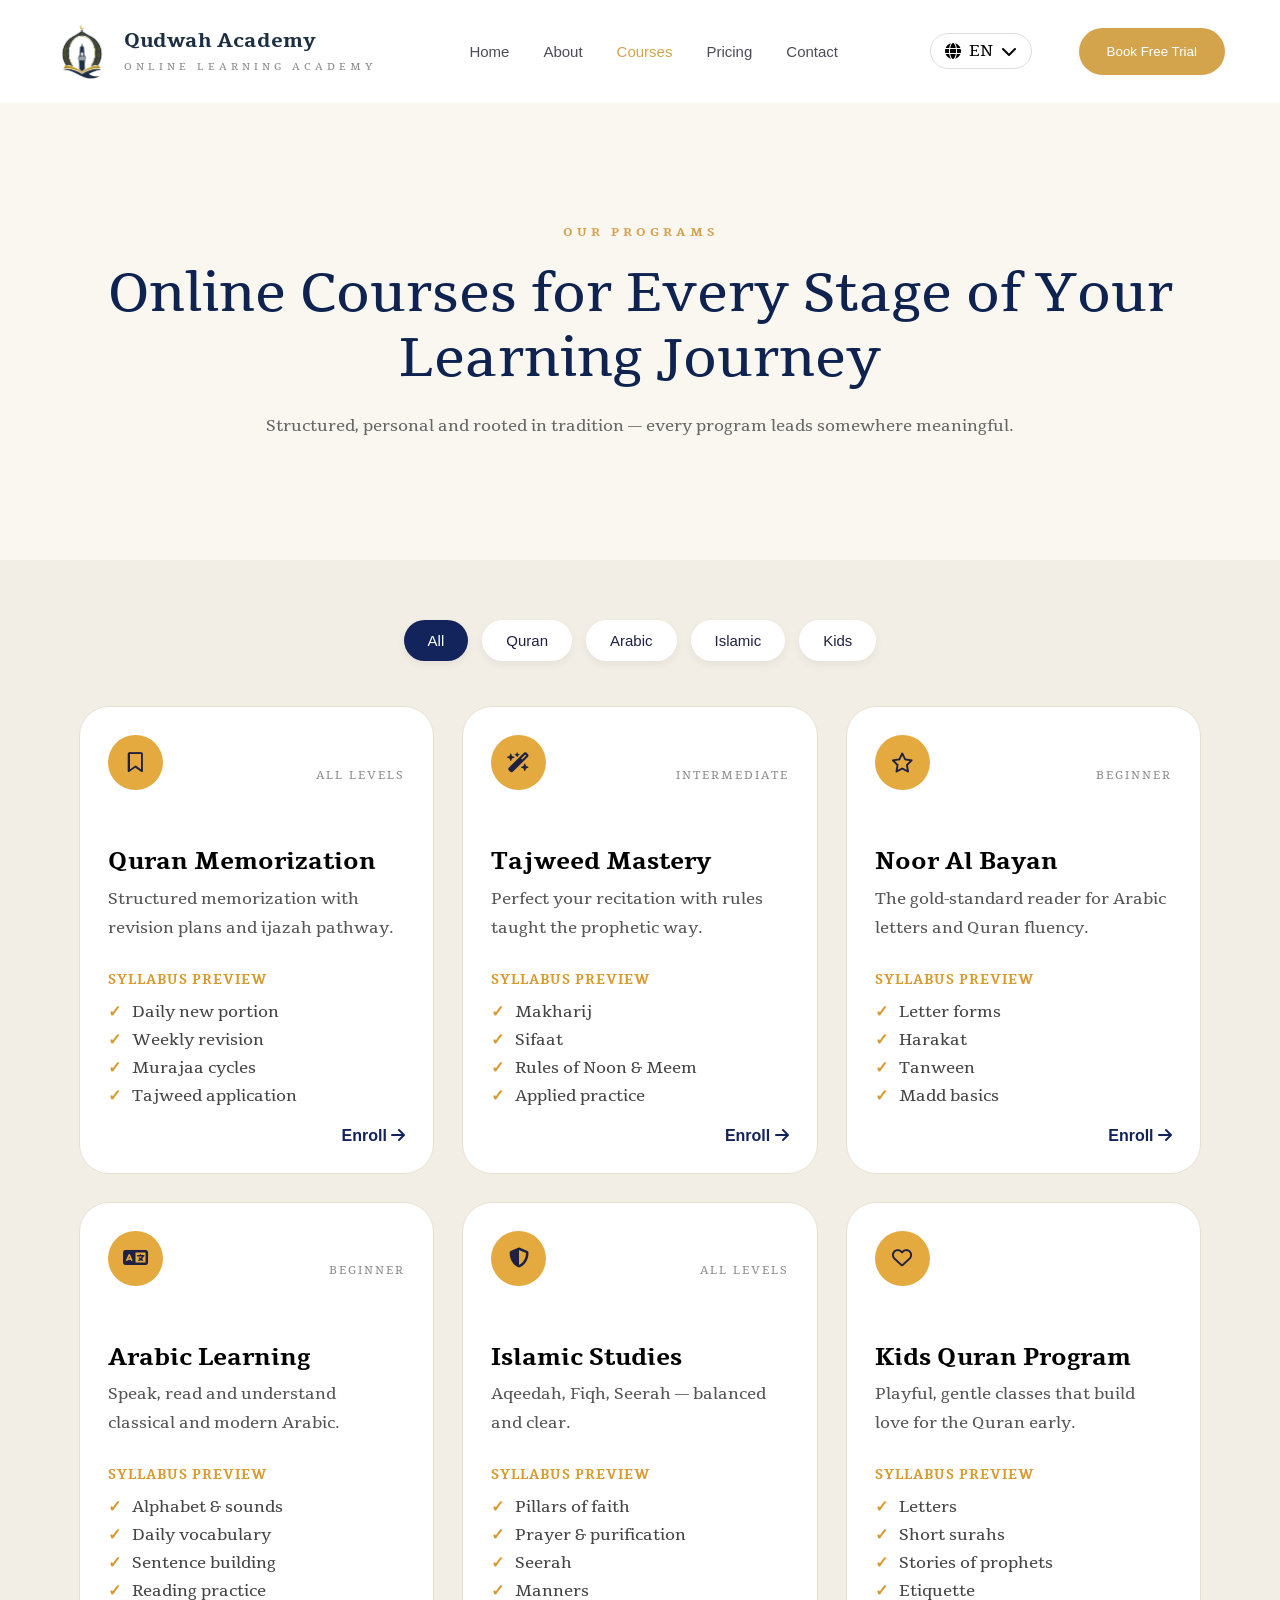
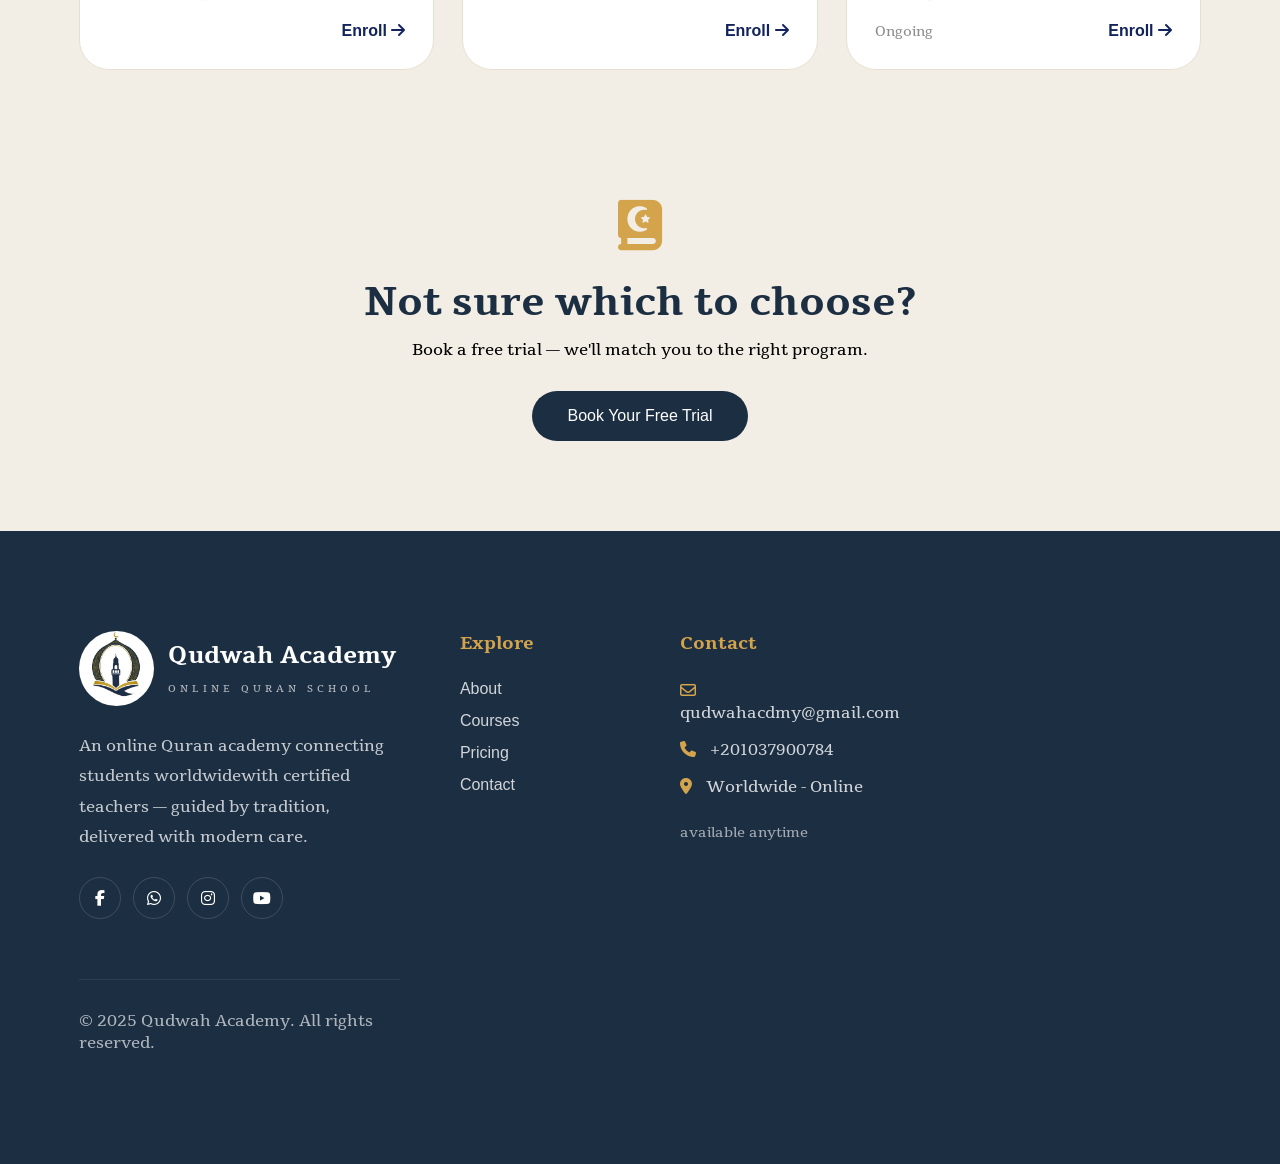
==== commit 77d56a38: "Update courses.html" ====
--- a/courses.html
+++ b/courses.html
@@ -130,7 +130,7 @@
 
                 <div class="card-footer">
 
-                    <span>Long-term</span>
+                    <span></span>
                     <a href="https://wa.me/201037900784" target="_blank">  Enroll <i class="fa-solid fa-arrow-right"></i>
                     </a>
 
@@ -167,7 +167,7 @@
 
                 <div class="card-footer">
 
-                    <span>3-6 months</span>
+                    <span></span>
 
                     <a href="https://wa.me/201037900784" target="_blank">
                         Enroll
@@ -202,7 +202,7 @@
                 </ul>
 
                 <div class="card-footer">
-                    <span>2-4 months</span>
+                    <span></span>
 
                     <a href="https://wa.me/201037900784" target="_blank">Enroll
                         <i class="fa-solid fa-arrow-right"></i>
@@ -235,7 +235,7 @@
                 </ul>
 
                 <div class="card-footer">
-                    <span>6 months</span>
+                    <span></span>
                     <a href="https://wa.me/201037900784" target="_blank"> Enroll
                         <i class="fa-solid fa-arrow-right"></i>
                     </a>
@@ -264,7 +264,7 @@
                 </ul>
 
                 <div class="card-footer">
-                    <span>Ongoing</span>
+                    <span></span>
                     <a href="https://wa.me/201037900784" target="_blank"> Enroll
                         <i class="fa-solid fa-arrow-right"></i>
                     </a>
@@ -278,7 +278,7 @@
                     <div class="icon">
                         <i class="fa-regular fa-heart"></i>
                     </div>
-                    <span>AGES 4-12</span>
+                    <span></span>
                 </div>
 
                 <h2>Kids Quran Program</h2>
@@ -390,4 +390,4 @@
     <script src="index.JS"></script>
 
 </body>
-</html>+</html>
--- a/CSS/style.css
+++ b/CSS/style.css
@@ -2675,9 +2675,9 @@
 
 @media(max-width:500px){
 
-        .container{
+        /* .container{
                 width:94%;
-        }
+        } */
 
         .course-card{
                 padding:22px;
@@ -2991,7 +2991,7 @@
 
 .line-icon i{
     font-size:22px;
-    color:#16245c;
+    color:var(--primary);
 }
 
 .line-text{
@@ -3134,9 +3134,9 @@
 
 @media(max-width:500px){
 
-    .container{
+    /* .container{
         width:94%;
-    }
+    } */
 
     .contact-form,
     .contact-info{
